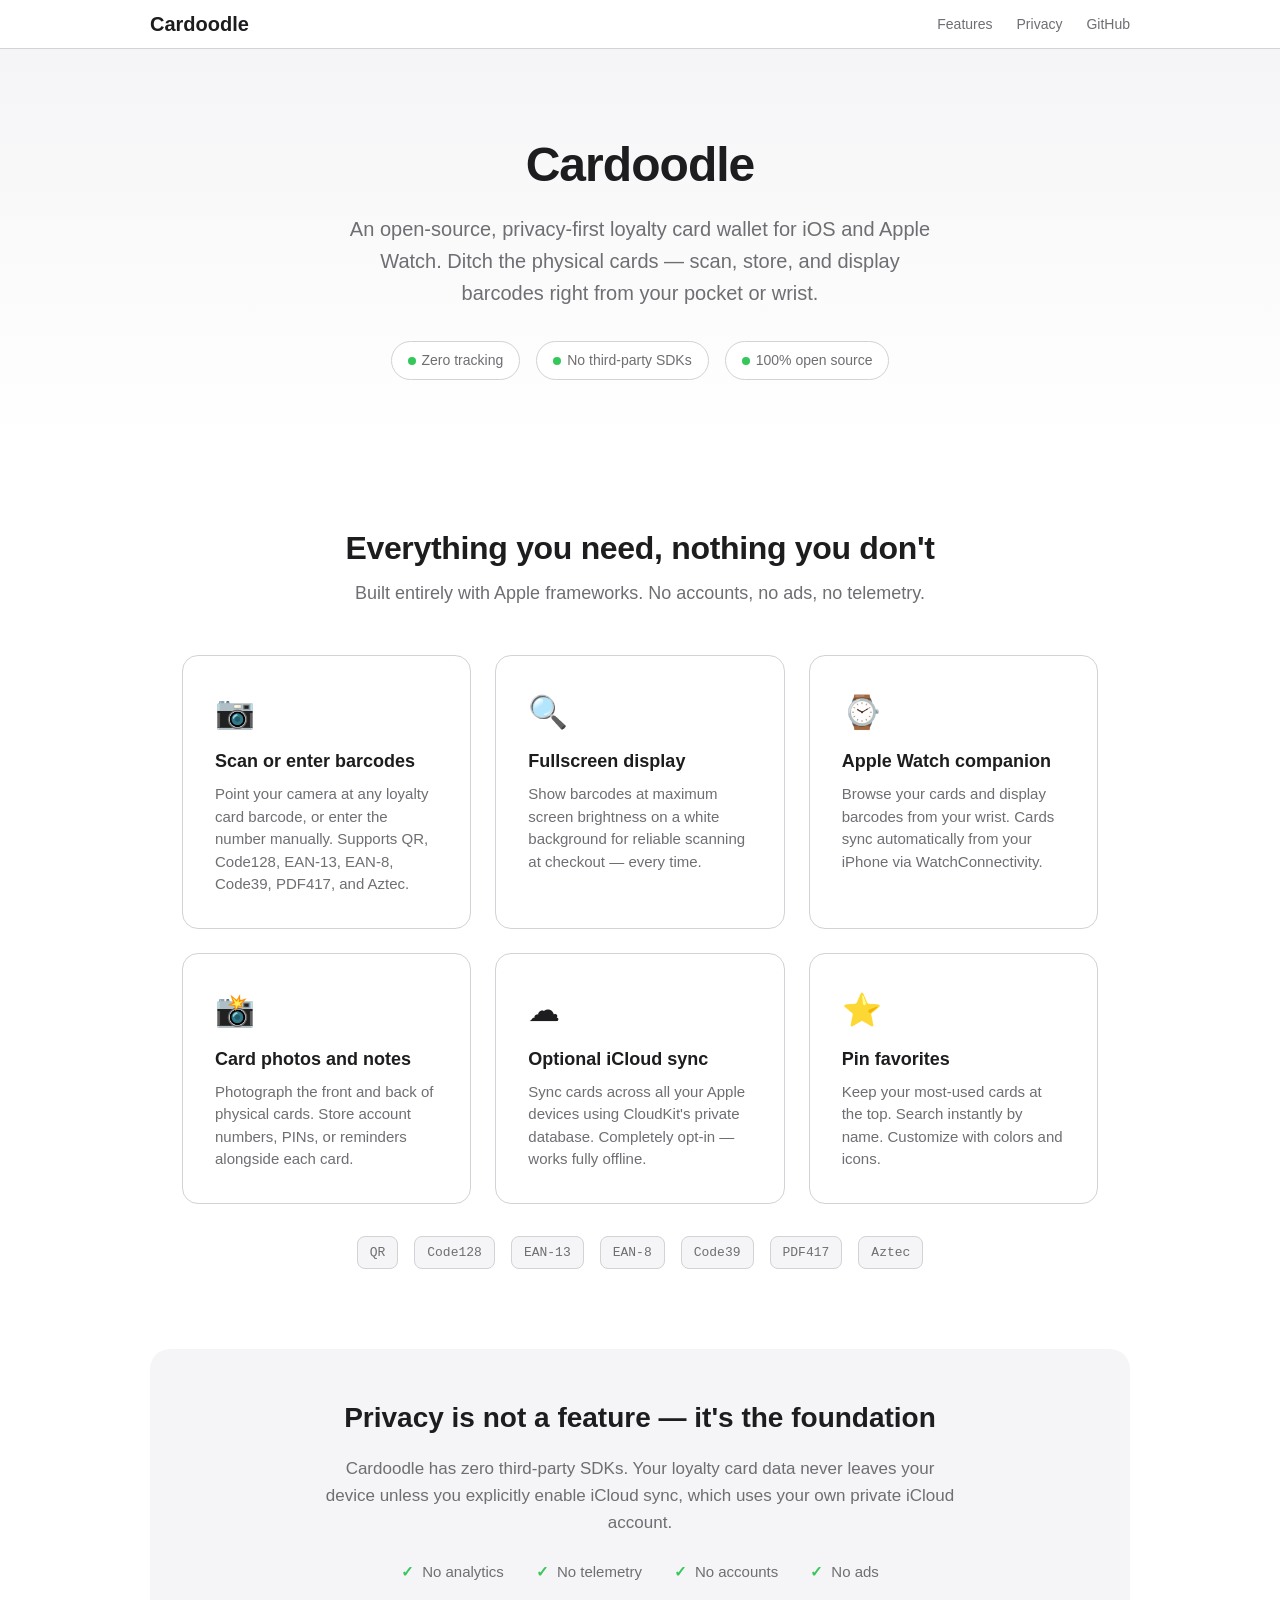
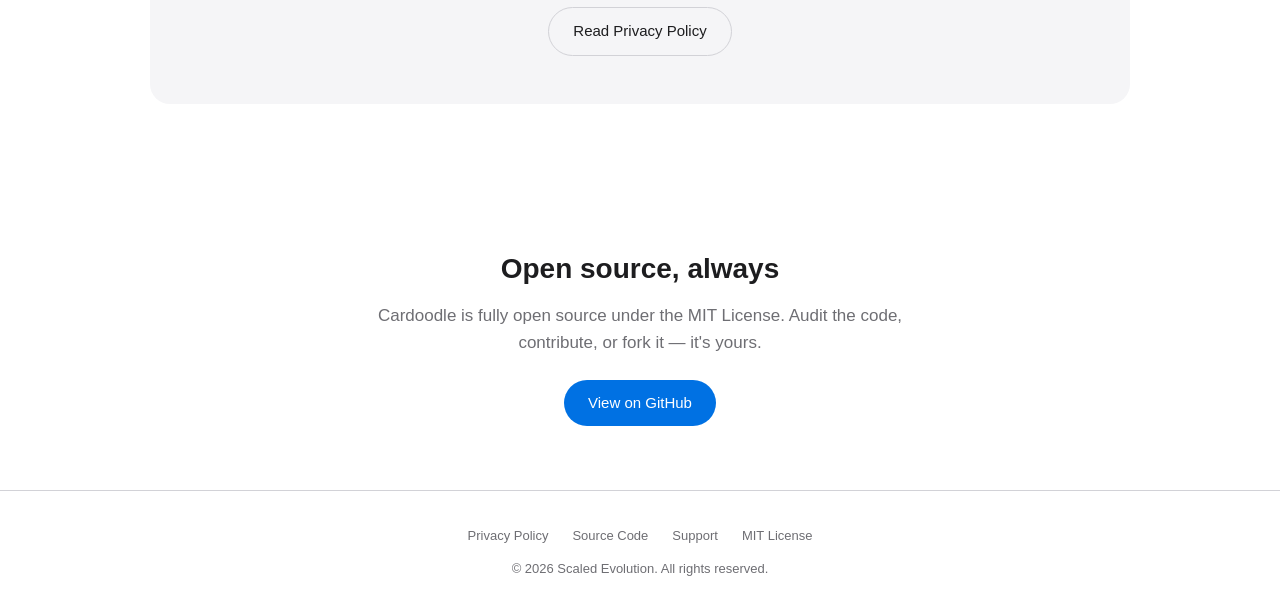
==== index.html @ b1c8ed81 "cardoodle landing page" ====
<!DOCTYPE html>
<html lang="en">
<head>
  <meta charset="UTF-8">
  <meta name="viewport" content="width=device-width, initial-scale=1.0">
  <title>Cardoodle — Privacy-First Loyalty Card Wallet</title>
  <meta name="description" content="An open-source, privacy-first loyalty card wallet for iOS and Apple Watch. Store, display, and manage loyalty card barcodes with zero tracking.">
  <meta property="og:title" content="Cardoodle — Privacy-First Loyalty Card Wallet">
  <meta property="og:description" content="An open-source, privacy-first loyalty card wallet for iOS and Apple Watch.">
  <meta property="og:type" content="website">
  <meta property="og:url" content="https://aykutaras.github.io/cardoodle/">
  <link rel="stylesheet" href="style.css">
</head>
<body>

  <nav class="nav">
    <div class="nav-inner">
      <a href="./" class="nav-brand">Cardoodle</a>
      <ul class="nav-links">
        <li><a href="#features">Features</a></li>
        <li><a href="#privacy">Privacy</a></li>
        <li><a href="https://github.com/aykutaras/cardoodle">GitHub</a></li>
      </ul>
    </div>
  </nav>

  <section class="hero">
    <h1>Cardoodle</h1>
    <p class="tagline">
      An open-source, privacy-first loyalty card wallet for iOS and Apple Watch.
      Ditch the physical cards — scan, store, and display barcodes right from your pocket or wrist.
    </p>
    <div class="badge-row">
      <span class="badge"><span class="badge-dot"></span> Zero tracking</span>
      <span class="badge"><span class="badge-dot"></span> No third-party SDKs</span>
      <span class="badge"><span class="badge-dot"></span> 100% open source</span>
    </div>
  </section>

  <section class="section" id="features">
    <h2 class="section-title">Everything you need, nothing you don't</h2>
    <p class="section-subtitle">Built entirely with Apple frameworks. No accounts, no ads, no telemetry.</p>

    <div class="features-grid">
      <div class="feature-card">
        <span class="feature-icon" aria-hidden="true">&#x1F4F7;</span>
        <h3>Scan or enter barcodes</h3>
        <p>Point your camera at any loyalty card barcode, or enter the number manually. Supports QR, Code128, EAN-13, EAN-8, Code39, PDF417, and Aztec.</p>
      </div>

      <div class="feature-card">
        <span class="feature-icon" aria-hidden="true">&#x1F50D;</span>
        <h3>Fullscreen display</h3>
        <p>Show barcodes at maximum screen brightness on a white background for reliable scanning at checkout — every time.</p>
      </div>

      <div class="feature-card">
        <span class="feature-icon" aria-hidden="true">&#x231A;</span>
        <h3>Apple Watch companion</h3>
        <p>Browse your cards and display barcodes from your wrist. Cards sync automatically from your iPhone via WatchConnectivity.</p>
      </div>

      <div class="feature-card">
        <span class="feature-icon" aria-hidden="true">&#x1F4F8;</span>
        <h3>Card photos and notes</h3>
        <p>Photograph the front and back of physical cards. Store account numbers, PINs, or reminders alongside each card.</p>
      </div>

      <div class="feature-card">
        <span class="feature-icon" aria-hidden="true">&#x2601;</span>
        <h3>Optional iCloud sync</h3>
        <p>Sync cards across all your Apple devices using CloudKit's private database. Completely opt-in — works fully offline.</p>
      </div>

      <div class="feature-card">
        <span class="feature-icon" aria-hidden="true">&#x2B50;</span>
        <h3>Pin favorites</h3>
        <p>Keep your most-used cards at the top. Search instantly by name. Customize with colors and icons.</p>
      </div>
    </div>

    <div class="barcode-types">
      <span class="barcode-tag">QR</span>
      <span class="barcode-tag">Code128</span>
      <span class="barcode-tag">EAN-13</span>
      <span class="barcode-tag">EAN-8</span>
      <span class="barcode-tag">Code39</span>
      <span class="barcode-tag">PDF417</span>
      <span class="barcode-tag">Aztec</span>
    </div>
  </section>

  <section id="privacy">
    <div class="privacy-banner">
      <h2>Privacy is not a feature — it's the foundation</h2>
      <p>
        Cardoodle has zero third-party SDKs. Your loyalty card data never leaves your device unless
        you explicitly enable iCloud sync, which uses your own private iCloud account.
      </p>
      <ul class="privacy-list">
        <li><span class="privacy-check" aria-hidden="true">&#x2713;</span> No analytics</li>
        <li><span class="privacy-check" aria-hidden="true">&#x2713;</span> No telemetry</li>
        <li><span class="privacy-check" aria-hidden="true">&#x2713;</span> No accounts</li>
        <li><span class="privacy-check" aria-hidden="true">&#x2713;</span> No ads</li>
      </ul>
      <a href="privacy.html" class="btn btn-secondary">Read Privacy Policy</a>
    </div>
  </section>

  <section class="open-source">
    <h2>Open source, always</h2>
    <p>
      Cardoodle is fully open source under the MIT License.
      Audit the code, contribute, or fork it — it's yours.
    </p>
    <a href="https://github.com/aykutaras/cardoodle" class="btn btn-primary">View on GitHub</a>
  </section>

  <footer class="footer">
    <div class="footer-inner">
      <ul class="footer-links">
        <li><a href="privacy.html">Privacy Policy</a></li>
        <li><a href="https://github.com/aykutaras/cardoodle">Source Code</a></li>
        <li><a href="https://github.com/aykutaras/cardoodle/issues">Support</a></li>
        <li><a href="https://github.com/aykutaras/cardoodle/blob/main/LICENSE">MIT License</a></li>
      </ul>
      <p class="footer-copy">&copy; 2026 Scaled Evolution. All rights reserved.</p>
    </div>
  </footer>

</body>
</html>
---- style.css ----
:root {
  --bg: #ffffff;
  --bg-secondary: #f5f5f7;
  --text: #1d1d1f;
  --text-secondary: #6e6e73;
  --accent: #0071e3;
  --accent-hover: #0077ed;
  --card-bg: #ffffff;
  --card-border: #d2d2d7;
  --hero-gradient: linear-gradient(180deg, #f5f5f7 0%, #ffffff 100%);
  --privacy-badge: #34c759;
}

@media (prefers-color-scheme: dark) {
  :root {
    --bg: #000000;
    --bg-secondary: #1c1c1e;
    --text: #f5f5f7;
    --text-secondary: #a1a1a6;
    --accent: #2997ff;
    --accent-hover: #40a9ff;
    --card-bg: #1c1c1e;
    --card-border: #38383a;
    --hero-gradient: linear-gradient(180deg, #1c1c1e 0%, #000000 100%);
    --privacy-badge: #30d158;
  }
}

* {
  margin: 0;
  padding: 0;
  box-sizing: border-box;
}

html {
  font-size: 16px;
  scroll-behavior: smooth;
}

body {
  font-family: -apple-system, BlinkMacSystemFont, "SF Pro Display", "SF Pro Text", "Helvetica Neue", Arial, sans-serif;
  background-color: var(--bg);
  color: var(--text);
  line-height: 1.5;
  -webkit-font-smoothing: antialiased;
}

a {
  color: var(--accent);
  text-decoration: none;
}

a:hover {
  color: var(--accent-hover);
  text-decoration: underline;
}

/* Navigation */
.nav {
  position: sticky;
  top: 0;
  z-index: 100;
  background-color: rgba(255, 255, 255, 0.8);
  backdrop-filter: saturate(180%) blur(20px);
  -webkit-backdrop-filter: saturate(180%) blur(20px);
  border-bottom: 1px solid var(--card-border);
  padding: 0 2rem;
}

@media (prefers-color-scheme: dark) {
  .nav {
    background-color: rgba(0, 0, 0, 0.8);
  }
}

.nav-inner {
  max-width: 980px;
  margin: 0 auto;
  display: flex;
  align-items: center;
  justify-content: space-between;
  height: 48px;
}

.nav-brand {
  font-size: 1.25rem;
  font-weight: 600;
  color: var(--text);
  text-decoration: none;
}

.nav-brand:hover {
  color: var(--text);
  text-decoration: none;
}

.nav-links {
  display: flex;
  gap: 1.5rem;
  list-style: none;
}

.nav-links a {
  font-size: 0.875rem;
  color: var(--text-secondary);
}

.nav-links a:hover {
  color: var(--text);
  text-decoration: none;
}

/* Hero Section */
.hero {
  background: var(--hero-gradient);
  text-align: center;
  padding: 5rem 2rem 4rem;
}

.hero-icon {
  width: 128px;
  height: 128px;
  border-radius: 28px;
  margin-bottom: 1.5rem;
  box-shadow: 0 4px 24px rgba(0, 0, 0, 0.12);
}

.hero h1 {
  font-size: 3rem;
  font-weight: 700;
  letter-spacing: -0.02em;
  margin-bottom: 0.75rem;
}

.hero .tagline {
  font-size: 1.25rem;
  color: var(--text-secondary);
  max-width: 600px;
  margin: 0 auto 2rem;
  line-height: 1.6;
}

.badge-row {
  display: flex;
  justify-content: center;
  gap: 1rem;
  flex-wrap: wrap;
}

.badge {
  display: inline-flex;
  align-items: center;
  gap: 0.375rem;
  background-color: var(--card-bg);
  border: 1px solid var(--card-border);
  border-radius: 100px;
  padding: 0.5rem 1rem;
  font-size: 0.875rem;
  color: var(--text-secondary);
}

.badge-dot {
  width: 8px;
  height: 8px;
  border-radius: 50%;
  background-color: var(--privacy-badge);
  flex-shrink: 0;
}

/* Sections */
.section {
  max-width: 980px;
  margin: 0 auto;
  padding: 5rem 2rem;
}

.section-title {
  font-size: 2rem;
  font-weight: 600;
  letter-spacing: -0.01em;
  text-align: center;
  margin-bottom: 0.5rem;
}

.section-subtitle {
  text-align: center;
  color: var(--text-secondary);
  font-size: 1.125rem;
  margin-bottom: 3rem;
}

/* Features Grid */
.features-grid {
  display: grid;
  grid-template-columns: repeat(auto-fit, minmax(280px, 1fr));
  gap: 1.5rem;
}

.feature-card {
  background-color: var(--card-bg);
  border: 1px solid var(--card-border);
  border-radius: 16px;
  padding: 2rem;
}

.feature-icon {
  font-size: 2rem;
  margin-bottom: 0.75rem;
  display: block;
}

.feature-card h3 {
  font-size: 1.125rem;
  font-weight: 600;
  margin-bottom: 0.5rem;
}

.feature-card p {
  color: var(--text-secondary);
  font-size: 0.9375rem;
  line-height: 1.5;
}

/* Privacy Banner */
.privacy-banner {
  background-color: var(--bg-secondary);
  border-radius: 20px;
  padding: 3rem 2rem;
  text-align: center;
  max-width: 980px;
  margin: 0 auto 5rem;
}

.privacy-banner h2 {
  font-size: 1.75rem;
  font-weight: 600;
  margin-bottom: 1rem;
}

.privacy-banner p {
  color: var(--text-secondary);
  font-size: 1.0625rem;
  max-width: 640px;
  margin: 0 auto 1.5rem;
  line-height: 1.6;
}

.privacy-list {
  display: flex;
  justify-content: center;
  gap: 2rem;
  flex-wrap: wrap;
  list-style: none;
  margin-bottom: 1.5rem;
}

.privacy-list li {
  display: flex;
  align-items: center;
  gap: 0.5rem;
  font-size: 0.9375rem;
  color: var(--text-secondary);
}

.privacy-check {
  color: var(--privacy-badge);
  font-weight: 700;
}

.btn {
  display: inline-block;
  padding: 0.75rem 1.5rem;
  border-radius: 100px;
  font-size: 0.9375rem;
  font-weight: 500;
  transition: background-color 0.2s;
}

.btn-primary {
  background-color: var(--accent);
  color: #fff;
}

.btn-primary:hover {
  background-color: var(--accent-hover);
  color: #fff;
  text-decoration: none;
}

.btn-secondary {
  background-color: var(--bg-secondary);
  color: var(--text);
  border: 1px solid var(--card-border);
}

.btn-secondary:hover {
  background-color: var(--card-border);
  text-decoration: none;
}

/* Open Source Section */
.open-source {
  text-align: center;
  padding: 4rem 2rem;
}

.open-source h2 {
  font-size: 1.75rem;
  font-weight: 600;
  margin-bottom: 0.75rem;
}

.open-source p {
  color: var(--text-secondary);
  font-size: 1.0625rem;
  max-width: 560px;
  margin: 0 auto 1.5rem;
  line-height: 1.6;
}

/* Footer */
.footer {
  border-top: 1px solid var(--card-border);
  padding: 2rem;
  text-align: center;
}

.footer-inner {
  max-width: 980px;
  margin: 0 auto;
  display: flex;
  flex-direction: column;
  align-items: center;
  gap: 0.75rem;
}

.footer-links {
  display: flex;
  gap: 1.5rem;
  list-style: none;
  flex-wrap: wrap;
  justify-content: center;
}

.footer-links a {
  font-size: 0.8125rem;
  color: var(--text-secondary);
}

.footer-links a:hover {
  color: var(--text);
}

.footer-copy {
  font-size: 0.8125rem;
  color: var(--text-secondary);
}

/* Barcode Types */
.barcode-types {
  display: flex;
  justify-content: center;
  gap: 1rem;
  flex-wrap: wrap;
  margin-top: 2rem;
}

.barcode-tag {
  background-color: var(--bg-secondary);
  border: 1px solid var(--card-border);
  border-radius: 8px;
  padding: 0.375rem 0.75rem;
  font-size: 0.8125rem;
  color: var(--text-secondary);
  font-family: "SF Mono", SFMono-Regular, Menlo, Consolas, monospace;
}

/* Privacy Page */
.page-content {
  max-width: 680px;
  margin: 0 auto;
  padding: 3rem 2rem 5rem;
}

.page-content h1 {
  font-size: 2.5rem;
  font-weight: 700;
  letter-spacing: -0.02em;
  margin-bottom: 0.5rem;
}

.page-content .last-updated {
  color: var(--text-secondary);
  font-size: 0.9375rem;
  margin-bottom: 2.5rem;
}

.page-content h2 {
  font-size: 1.375rem;
  font-weight: 600;
  margin-top: 2.5rem;
  margin-bottom: 0.75rem;
}

.page-content p {
  color: var(--text-secondary);
  font-size: 1rem;
  line-height: 1.7;
  margin-bottom: 1rem;
}

.page-content ul {
  color: var(--text-secondary);
  font-size: 1rem;
  line-height: 1.7;
  padding-left: 1.5rem;
  margin-bottom: 1rem;
}

.page-content li {
  margin-bottom: 0.375rem;
}

/* Responsive */
@media (max-width: 600px) {
  .hero h1 {
    font-size: 2rem;
  }

  .hero .tagline {
    font-size: 1.0625rem;
  }

  .section-title {
    font-size: 1.5rem;
  }

  .privacy-list {
    flex-direction: column;
    align-items: center;
    gap: 0.75rem;
  }

  .nav-links {
    gap: 1rem;
  }

  .page-content h1 {
    font-size: 1.75rem;
  }
}
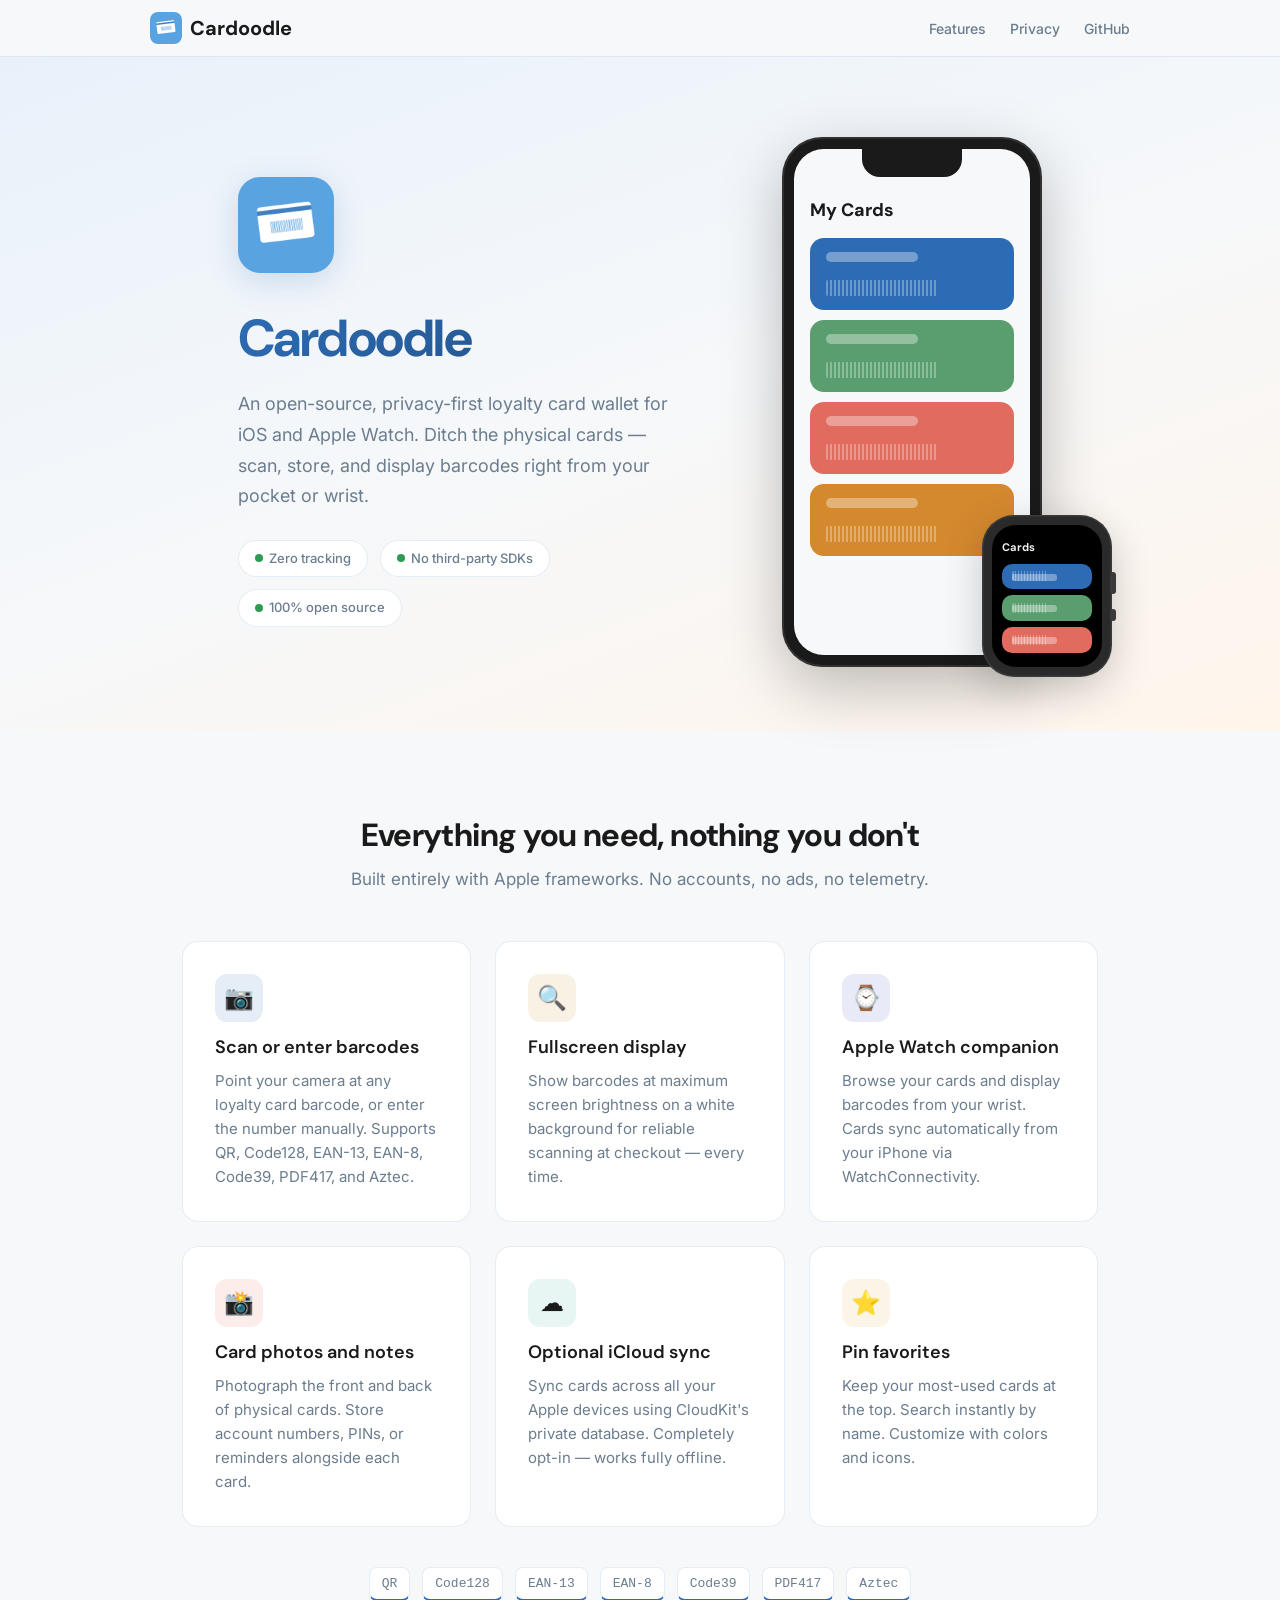
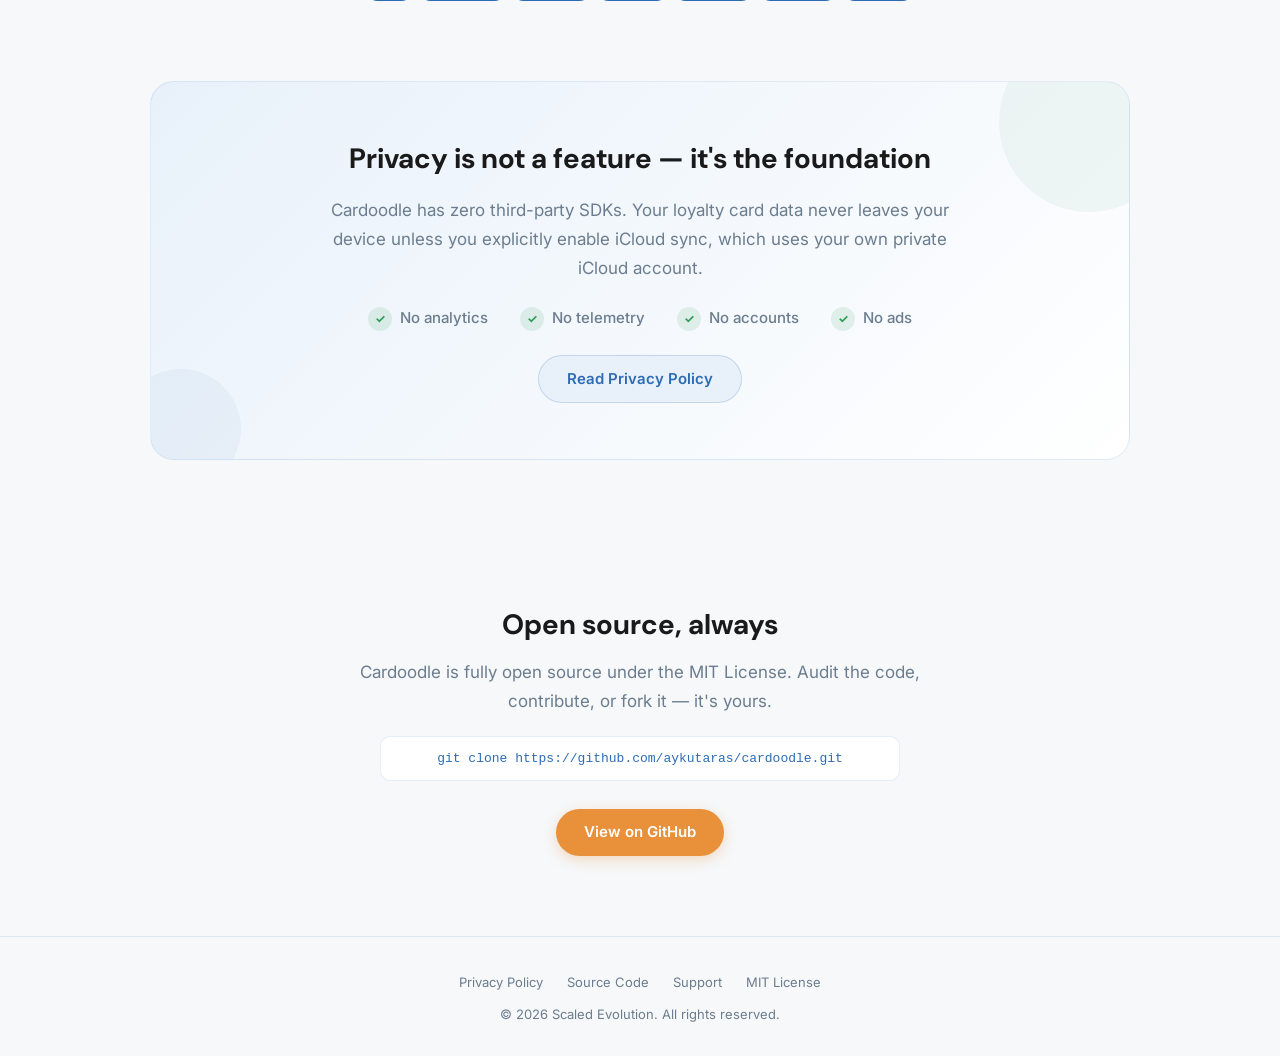
==== commit 7b9ff515: "new style" ====
--- a/index.html
+++ b/index.html
@@ -9,13 +9,19 @@
   <meta property="og:description" content="An open-source, privacy-first loyalty card wallet for iOS and Apple Watch.">
   <meta property="og:type" content="website">
   <meta property="og:url" content="https://aykutaras.github.io/cardoodle/">
+  <link rel="preconnect" href="https://fonts.googleapis.com">
+  <link rel="preconnect" href="https://fonts.gstatic.com" crossorigin>
+  <link href="https://fonts.googleapis.com/css2?family=DM+Sans:wght@500;700&family=Inter:wght@400;500;600&display=swap" rel="stylesheet">
   <link rel="stylesheet" href="style.css">
 </head>
 <body>
 
   <nav class="nav">
     <div class="nav-inner">
-      <a href="./" class="nav-brand">Cardoodle</a>
+      <a href="./" class="nav-brand">
+        <img src="img/cardoodle.png" alt="Cardoodle" class="nav-logo">
+        Cardoodle
+      </a>
       <ul class="nav-links">
         <li><a href="#features">Features</a></li>
         <li><a href="#privacy">Privacy</a></li>
@@ -25,15 +31,47 @@
   </nav>
 
   <section class="hero">
-    <h1>Cardoodle</h1>
-    <p class="tagline">
-      An open-source, privacy-first loyalty card wallet for iOS and Apple Watch.
-      Ditch the physical cards — scan, store, and display barcodes right from your pocket or wrist.
-    </p>
-    <div class="badge-row">
-      <span class="badge"><span class="badge-dot"></span> Zero tracking</span>
-      <span class="badge"><span class="badge-dot"></span> No third-party SDKs</span>
-      <span class="badge"><span class="badge-dot"></span> 100% open source</span>
+    <div class="hero-content">
+      <img src="img/cardoodle.png" alt="Cardoodle app icon" class="hero-icon">
+      <h1>Cardoodle</h1>
+      <p class="tagline">
+        An open-source, privacy-first loyalty card wallet for iOS and Apple Watch.
+        Ditch the physical cards — scan, store, and display barcodes right from your pocket or wrist.
+      </p>
+      <div class="badge-row">
+        <span class="badge"><span class="badge-dot"></span> Zero tracking</span>
+        <span class="badge"><span class="badge-dot"></span> No third-party SDKs</span>
+        <span class="badge"><span class="badge-dot"></span> 100% open source</span>
+      </div>
+    </div>
+
+    <div class="hero-devices">
+      <div class="device-iphone">
+        <div class="device-frame">
+          <div class="device-notch"></div>
+          <div class="device-screen">
+            <div class="screen-placeholder">
+              <span class="screen-header">My Cards</span>
+              <div class="placeholder-card" style="--card-color: #2D6CB5"></div>
+              <div class="placeholder-card" style="--card-color: #5A9E6F"></div>
+              <div class="placeholder-card" style="--card-color: #E06B5E"></div>
+              <div class="placeholder-card" style="--card-color: #D4892E"></div>
+            </div>
+          </div>
+        </div>
+      </div>
+      <div class="device-watch">
+        <div class="watch-frame">
+          <div class="watch-crown"></div>
+          <div class="watch-button"></div>
+          <div class="watch-screen">
+            <span class="watch-screen-header">Cards</span>
+            <div class="placeholder-card-sm" style="--card-color: #2D6CB5"></div>
+            <div class="placeholder-card-sm" style="--card-color: #5A9E6F"></div>
+            <div class="placeholder-card-sm" style="--card-color: #E06B5E"></div>
+          </div>
+        </div>
+      </div>
     </div>
   </section>
 
@@ -43,37 +81,49 @@
 
     <div class="features-grid">
       <div class="feature-card">
-        <span class="feature-icon" aria-hidden="true">&#x1F4F7;</span>
+        <div class="feature-icon-wrap" style="--icon-color: #2D6CB5">
+          <span class="feature-icon" aria-hidden="true">&#x1F4F7;</span>
+        </div>
         <h3>Scan or enter barcodes</h3>
         <p>Point your camera at any loyalty card barcode, or enter the number manually. Supports QR, Code128, EAN-13, EAN-8, Code39, PDF417, and Aztec.</p>
       </div>
 
       <div class="feature-card">
-        <span class="feature-icon" aria-hidden="true">&#x1F50D;</span>
+        <div class="feature-icon-wrap" style="--icon-color: #D4892E">
+          <span class="feature-icon" aria-hidden="true">&#x1F50D;</span>
+        </div>
         <h3>Fullscreen display</h3>
         <p>Show barcodes at maximum screen brightness on a white background for reliable scanning at checkout — every time.</p>
       </div>
 
       <div class="feature-card">
-        <span class="feature-icon" aria-hidden="true">&#x231A;</span>
+        <div class="feature-icon-wrap" style="--icon-color: #4E51BF">
+          <span class="feature-icon" aria-hidden="true">&#x231A;</span>
+        </div>
         <h3>Apple Watch companion</h3>
         <p>Browse your cards and display barcodes from your wrist. Cards sync automatically from your iPhone via WatchConnectivity.</p>
       </div>
 
       <div class="feature-card">
-        <span class="feature-icon" aria-hidden="true">&#x1F4F8;</span>
+        <div class="feature-icon-wrap" style="--icon-color: #E06B5E">
+          <span class="feature-icon" aria-hidden="true">&#x1F4F8;</span>
+        </div>
         <h3>Card photos and notes</h3>
         <p>Photograph the front and back of physical cards. Store account numbers, PINs, or reminders alongside each card.</p>
       </div>
 
       <div class="feature-card">
-        <span class="feature-icon" aria-hidden="true">&#x2601;</span>
+        <div class="feature-icon-wrap" style="--icon-color: #3FA89B">
+          <span class="feature-icon" aria-hidden="true">&#x2601;</span>
+        </div>
         <h3>Optional iCloud sync</h3>
         <p>Sync cards across all your Apple devices using CloudKit's private database. Completely opt-in — works fully offline.</p>
       </div>
 
       <div class="feature-card">
-        <span class="feature-icon" aria-hidden="true">&#x2B50;</span>
+        <div class="feature-icon-wrap" style="--icon-color: #D4A832">
+          <span class="feature-icon" aria-hidden="true">&#x2B50;</span>
+        </div>
         <h3>Pin favorites</h3>
         <p>Keep your most-used cards at the top. Search instantly by name. Customize with colors and icons.</p>
       </div>
@@ -113,6 +163,9 @@
       Cardoodle is fully open source under the MIT License.
       Audit the code, contribute, or fork it — it's yours.
     </p>
+    <div class="code-block">
+      <code>git clone https://github.com/aykutaras/cardoodle.git</code>
+    </div>
     <a href="https://github.com/aykutaras/cardoodle" class="btn btn-primary">View on GitHub</a>
   </section>
 
@@ -128,5 +181,19 @@
     </div>
   </footer>
 
+  <script>
+    const observer = new IntersectionObserver((entries) => {
+      entries.forEach(entry => {
+        if (entry.isIntersecting) {
+          entry.target.classList.add('in-view');
+          observer.unobserve(entry.target);
+        }
+      });
+    }, { threshold: 0.12 });
+
+    document.querySelectorAll('.feature-card, .privacy-banner, .open-source, .hero-devices')
+      .forEach(el => observer.observe(el));
+  </script>
+
 </body>
 </html>
--- a/style.css
+++ b/style.css
@@ -1,28 +1,38 @@
 :root {
-  --bg: #ffffff;
-  --bg-secondary: #f5f5f7;
-  --text: #1d1d1f;
-  --text-secondary: #6e6e73;
-  --accent: #0071e3;
-  --accent-hover: #0077ed;
-  --card-bg: #ffffff;
-  --card-border: #d2d2d7;
-  --hero-gradient: linear-gradient(180deg, #f5f5f7 0%, #ffffff 100%);
-  --privacy-badge: #34c759;
+  --primary: #2D6CB5;
+  --primary-light: #E8F1FA;
+  --primary-dark: #1E4A7A;
+  --primary-muted: #A7C7E7;
+  --accent: #E8913A;
+  --accent-hover: #D07E2E;
+  --bg: #F6F8FA;
+  --bg-secondary: #FFFFFF;
+  --text: #1A1A1A;
+  --text-secondary: #6B7D8E;
+  --card-bg: #FFFFFF;
+  --card-border: rgba(45, 108, 181, 0.12);
+  --hero-gradient: linear-gradient(160deg, #E8F1FA 0%, #F6F8FA 50%, #FFF5EB 100%);
+  --privacy-badge: #2E9B54;
+  --nav-bg: rgba(246, 248, 250, 0.85);
 }
 
 @media (prefers-color-scheme: dark) {
   :root {
-    --bg: #000000;
-    --bg-secondary: #1c1c1e;
-    --text: #f5f5f7;
-    --text-secondary: #a1a1a6;
-    --accent: #2997ff;
-    --accent-hover: #40a9ff;
-    --card-bg: #1c1c1e;
-    --card-border: #38383a;
-    --hero-gradient: linear-gradient(180deg, #1c1c1e 0%, #000000 100%);
-    --privacy-badge: #30d158;
+    --primary: #5DA3E6;
+    --primary-light: #1A2D42;
+    --primary-dark: #89BEF0;
+    --primary-muted: #3D6A9E;
+    --accent: #F0A856;
+    --accent-hover: #E8913A;
+    --bg: #0F1419;
+    --bg-secondary: #1A2029;
+    --text: #F0F0F0;
+    --text-secondary: #94A3B3;
+    --card-bg: #1A2029;
+    --card-border: rgba(93, 163, 230, 0.15);
+    --hero-gradient: linear-gradient(160deg, #1A2D42 0%, #0F1419 50%, #2A1F14 100%);
+    --privacy-badge: #4FC97A;
+    --nav-bg: rgba(15, 20, 25, 0.85);
   }
 }
 
@@ -38,20 +48,24 @@
 }
 
 body {
-  font-family: -apple-system, BlinkMacSystemFont, "SF Pro Display", "SF Pro Text", "Helvetica Neue", Arial, sans-serif;
+  font-family: 'Inter', -apple-system, BlinkMacSystemFont, sans-serif;
   background-color: var(--bg);
   color: var(--text);
   line-height: 1.5;
   -webkit-font-smoothing: antialiased;
 }
 
+h1, h2, h3, .nav-brand {
+  font-family: 'DM Sans', -apple-system, BlinkMacSystemFont, sans-serif;
+}
+
 a {
-  color: var(--accent);
+  color: var(--primary);
   text-decoration: none;
 }
 
 a:hover {
-  color: var(--accent-hover);
+  color: var(--primary-dark);
   text-decoration: underline;
 }
 
@@ -60,33 +74,30 @@
   position: sticky;
   top: 0;
   z-index: 100;
-  background-color: rgba(255, 255, 255, 0.8);
+  background-color: var(--nav-bg);
   backdrop-filter: saturate(180%) blur(20px);
   -webkit-backdrop-filter: saturate(180%) blur(20px);
   border-bottom: 1px solid var(--card-border);
   padding: 0 2rem;
 }
 
-@media (prefers-color-scheme: dark) {
-  .nav {
-    background-color: rgba(0, 0, 0, 0.8);
-  }
-}
-
 .nav-inner {
   max-width: 980px;
   margin: 0 auto;
   display: flex;
   align-items: center;
   justify-content: space-between;
-  height: 48px;
+  height: 56px;
 }
 
 .nav-brand {
   font-size: 1.25rem;
-  font-weight: 600;
+  font-weight: 700;
   color: var(--text);
   text-decoration: none;
+  display: inline-flex;
+  align-items: center;
+  gap: 0.5rem;
 }
 
 .nav-brand:hover {
@@ -94,6 +105,12 @@
   text-decoration: none;
 }
 
+.nav-logo {
+  width: 32px;
+  height: 32px;
+  border-radius: 8px;
+}
+
 .nav-links {
   display: flex;
   gap: 1.5rem;
@@ -103,6 +120,7 @@
 .nav-links a {
   font-size: 0.875rem;
   color: var(--text-secondary);
+  font-weight: 500;
 }
 
 .nav-links a:hover {
@@ -113,37 +131,48 @@
 /* Hero Section */
 .hero {
   background: var(--hero-gradient);
-  text-align: center;
   padding: 5rem 2rem 4rem;
+  display: flex;
+  align-items: center;
+  justify-content: center;
+  gap: 4rem;
+}
+
+.hero-content {
+  text-align: left;
+  max-width: 480px;
 }
 
 .hero-icon {
-  width: 128px;
-  height: 128px;
-  border-radius: 28px;
-  margin-bottom: 1.5rem;
-  box-shadow: 0 4px 24px rgba(0, 0, 0, 0.12);
+  width: 96px;
+  height: 96px;
+  border-radius: 22px;
+  margin-bottom: 1.25rem;
+  box-shadow: 0 8px 32px rgba(45, 108, 181, 0.2);
 }
 
 .hero h1 {
-  font-size: 3rem;
+  font-size: 3.25rem;
   font-weight: 700;
-  letter-spacing: -0.02em;
+  letter-spacing: -0.03em;
   margin-bottom: 0.75rem;
+  background: linear-gradient(135deg, var(--primary) 0%, var(--primary-dark) 100%);
+  -webkit-background-clip: text;
+  -webkit-text-fill-color: transparent;
+  background-clip: text;
 }
 
 .hero .tagline {
-  font-size: 1.25rem;
-  color: var(--text-secondary);
-  max-width: 600px;
-  margin: 0 auto 2rem;
-  line-height: 1.6;
+  font-size: 1.125rem;
+  color: var(--text-secondary);
+  max-width: 440px;
+  margin-bottom: 1.75rem;
+  line-height: 1.7;
 }
 
 .badge-row {
   display: flex;
-  justify-content: center;
-  gap: 1rem;
+  gap: 0.75rem;
   flex-wrap: wrap;
 }
 
@@ -155,8 +184,9 @@
   border: 1px solid var(--card-border);
   border-radius: 100px;
   padding: 0.5rem 1rem;
-  font-size: 0.875rem;
-  color: var(--text-secondary);
+  font-size: 0.8125rem;
+  color: var(--text-secondary);
+  font-weight: 500;
 }
 
 .badge-dot {
@@ -167,6 +197,199 @@
   flex-shrink: 0;
 }
 
+/* Device Mockups */
+.hero-devices {
+  position: relative;
+  flex-shrink: 0;
+}
+
+.device-iphone {
+  position: relative;
+  z-index: 2;
+}
+
+.device-frame {
+  width: 260px;
+  height: 530px;
+  background: #1A1A1A;
+  border-radius: 40px;
+  padding: 12px;
+  box-shadow:
+    0 20px 60px rgba(0, 0, 0, 0.25),
+    inset 0 0 0 2px rgba(255, 255, 255, 0.1);
+  position: relative;
+}
+
+.device-notch {
+  width: 100px;
+  height: 28px;
+  background: #1A1A1A;
+  border-radius: 0 0 18px 18px;
+  position: absolute;
+  top: 12px;
+  left: 50%;
+  transform: translateX(-50%);
+  z-index: 2;
+}
+
+.device-screen {
+  width: 100%;
+  height: 100%;
+  background: var(--bg);
+  border-radius: 30px;
+  overflow: hidden;
+  position: relative;
+}
+
+.screen-placeholder {
+  padding: 48px 16px 16px;
+  display: flex;
+  flex-direction: column;
+  gap: 10px;
+}
+
+.screen-header {
+  font-family: 'DM Sans', sans-serif;
+  font-size: 18px;
+  font-weight: 700;
+  color: var(--text);
+  margin-bottom: 4px;
+}
+
+.placeholder-card {
+  background: var(--card-color);
+  border-radius: 14px;
+  height: 72px;
+  position: relative;
+  overflow: hidden;
+}
+
+.placeholder-card::before {
+  content: '';
+  position: absolute;
+  top: 14px;
+  left: 16px;
+  width: 45%;
+  height: 10px;
+  background: rgba(255, 255, 255, 0.35);
+  border-radius: 5px;
+}
+
+.placeholder-card::after {
+  content: '';
+  display: block;
+  position: absolute;
+  bottom: 14px;
+  left: 16px;
+  width: 55%;
+  height: 16px;
+  background: repeating-linear-gradient(
+    90deg,
+    rgba(255, 255, 255, 0.3) 0px,
+    rgba(255, 255, 255, 0.3) 2px,
+    transparent 2px,
+    transparent 4px
+  );
+  border-radius: 2px;
+}
+
+/* Apple Watch */
+.device-watch {
+  position: absolute;
+  bottom: -10px;
+  right: -70px;
+  z-index: 3;
+}
+
+.watch-frame {
+  width: 130px;
+  height: 162px;
+  background: #2A2A2A;
+  border-radius: 32px;
+  padding: 10px;
+  box-shadow:
+    0 12px 40px rgba(0, 0, 0, 0.2),
+    inset 0 0 0 1.5px rgba(255, 255, 255, 0.08);
+  position: relative;
+}
+
+.watch-crown {
+  width: 6px;
+  height: 22px;
+  background: #3A3A3A;
+  border-radius: 3px;
+  position: absolute;
+  right: -4px;
+  top: 42%;
+  transform: translateY(-50%);
+}
+
+.watch-button {
+  width: 6px;
+  height: 12px;
+  background: #3A3A3A;
+  border-radius: 3px;
+  position: absolute;
+  right: -4px;
+  top: 58%;
+}
+
+.watch-screen {
+  width: 100%;
+  height: 100%;
+  background: #000;
+  border-radius: 24px;
+  overflow: hidden;
+  padding: 14px 10px;
+  display: flex;
+  flex-direction: column;
+  gap: 6px;
+}
+
+.watch-screen-header {
+  font-family: 'DM Sans', sans-serif;
+  font-size: 11px;
+  font-weight: 700;
+  color: #F0F0F0;
+  margin-bottom: 2px;
+}
+
+.placeholder-card-sm {
+  background: var(--card-color);
+  border-radius: 10px;
+  height: 44px;
+  position: relative;
+  overflow: hidden;
+}
+
+.placeholder-card-sm::before {
+  content: '';
+  position: absolute;
+  top: 10px;
+  left: 10px;
+  width: 50%;
+  height: 7px;
+  background: rgba(255, 255, 255, 0.35);
+  border-radius: 3px;
+}
+
+.placeholder-card-sm::after {
+  content: '';
+  position: absolute;
+  bottom: 8px;
+  left: 10px;
+  width: 40%;
+  height: 10px;
+  background: repeating-linear-gradient(
+    90deg,
+    rgba(255, 255, 255, 0.3) 0px,
+    rgba(255, 255, 255, 0.3) 1.5px,
+    transparent 1.5px,
+    transparent 3px
+  );
+  border-radius: 2px;
+}
+
 /* Sections */
 .section {
   max-width: 980px;
@@ -176,8 +399,8 @@
 
 .section-title {
   font-size: 2rem;
-  font-weight: 600;
-  letter-spacing: -0.01em;
+  font-weight: 700;
+  letter-spacing: -0.02em;
   text-align: center;
   margin-bottom: 0.5rem;
 }
@@ -185,7 +408,7 @@
 .section-subtitle {
   text-align: center;
   color: var(--text-secondary);
-  font-size: 1.125rem;
+  font-size: 1.0625rem;
   margin-bottom: 3rem;
 }
 
@@ -201,12 +424,29 @@
   border: 1px solid var(--card-border);
   border-radius: 16px;
   padding: 2rem;
+  transition: transform 0.3s ease, box-shadow 0.3s ease;
+}
+
+.feature-card:hover {
+  transform: translateY(-4px);
+  box-shadow: 0 8px 24px rgba(45, 108, 181, 0.1);
+}
+
+.feature-icon-wrap {
+  width: 48px;
+  height: 48px;
+  border-radius: 12px;
+  background: color-mix(in srgb, var(--icon-color) 12%, transparent);
+  display: flex;
+  align-items: center;
+  justify-content: center;
+  margin-bottom: 0.75rem;
 }
 
 .feature-icon {
-  font-size: 2rem;
-  margin-bottom: 0.75rem;
+  font-size: 1.5rem;
   display: block;
+  line-height: 1;
 }
 
 .feature-card h3 {
@@ -218,23 +458,55 @@
 .feature-card p {
   color: var(--text-secondary);
   font-size: 0.9375rem;
-  line-height: 1.5;
+  line-height: 1.6;
 }
 
 /* Privacy Banner */
+#privacy {
+  padding: 0 2rem 5rem;
+}
+
 .privacy-banner {
-  background-color: var(--bg-secondary);
-  border-radius: 20px;
-  padding: 3rem 2rem;
+  background: linear-gradient(135deg, var(--primary-light) 0%, var(--bg-secondary) 100%);
+  border: 1px solid var(--card-border);
+  border-radius: 24px;
+  padding: 3.5rem 2.5rem;
   text-align: center;
   max-width: 980px;
-  margin: 0 auto 5rem;
+  margin: 0 auto;
+  position: relative;
+  overflow: hidden;
+}
+
+.privacy-banner::before {
+  content: '';
+  position: absolute;
+  top: -50px;
+  right: -50px;
+  width: 180px;
+  height: 180px;
+  background: rgba(46, 155, 84, 0.06);
+  border-radius: 50%;
+  pointer-events: none;
+}
+
+.privacy-banner::after {
+  content: '';
+  position: absolute;
+  bottom: -30px;
+  left: -30px;
+  width: 120px;
+  height: 120px;
+  background: rgba(45, 108, 181, 0.05);
+  border-radius: 50%;
+  pointer-events: none;
 }
 
 .privacy-banner h2 {
   font-size: 1.75rem;
-  font-weight: 600;
+  font-weight: 700;
   margin-bottom: 1rem;
+  position: relative;
 }
 
 .privacy-banner p {
@@ -242,7 +514,8 @@
   font-size: 1.0625rem;
   max-width: 640px;
   margin: 0 auto 1.5rem;
-  line-height: 1.6;
+  line-height: 1.7;
+  position: relative;
 }
 
 .privacy-list {
@@ -252,6 +525,7 @@
   flex-wrap: wrap;
   list-style: none;
   margin-bottom: 1.5rem;
+  position: relative;
 }
 
 .privacy-list li {
@@ -260,53 +534,70 @@
   gap: 0.5rem;
   font-size: 0.9375rem;
   color: var(--text-secondary);
+  font-weight: 500;
 }
 
 .privacy-check {
+  width: 24px;
+  height: 24px;
+  border-radius: 50%;
+  background: rgba(46, 155, 84, 0.12);
   color: var(--privacy-badge);
+  display: inline-flex;
+  align-items: center;
+  justify-content: center;
+  font-size: 0.75rem;
   font-weight: 700;
-}
-
+  flex-shrink: 0;
+}
+
+/* Buttons */
 .btn {
   display: inline-block;
-  padding: 0.75rem 1.5rem;
+  padding: 0.75rem 1.75rem;
   border-radius: 100px;
   font-size: 0.9375rem;
-  font-weight: 500;
-  transition: background-color 0.2s;
+  font-weight: 600;
+  transition: all 0.25s ease;
+  position: relative;
 }
 
 .btn-primary {
   background-color: var(--accent);
   color: #fff;
+  box-shadow: 0 4px 14px rgba(232, 145, 58, 0.3);
 }
 
 .btn-primary:hover {
   background-color: var(--accent-hover);
   color: #fff;
   text-decoration: none;
+  transform: translateY(-1px);
+  box-shadow: 0 6px 20px rgba(232, 145, 58, 0.4);
 }
 
 .btn-secondary {
-  background-color: var(--bg-secondary);
-  color: var(--text);
-  border: 1px solid var(--card-border);
+  background-color: var(--primary-light);
+  color: var(--primary);
+  border: 1px solid rgba(45, 108, 181, 0.2);
 }
 
 .btn-secondary:hover {
-  background-color: var(--card-border);
+  background-color: var(--primary);
+  color: #fff;
   text-decoration: none;
+  transform: translateY(-1px);
 }
 
 /* Open Source Section */
 .open-source {
   text-align: center;
-  padding: 4rem 2rem;
+  padding: 4rem 2rem 5rem;
 }
 
 .open-source h2 {
   font-size: 1.75rem;
-  font-weight: 600;
+  font-weight: 700;
   margin-bottom: 0.75rem;
 }
 
@@ -314,8 +605,21 @@
   color: var(--text-secondary);
   font-size: 1.0625rem;
   max-width: 560px;
-  margin: 0 auto 1.5rem;
-  line-height: 1.6;
+  margin: 0 auto 1.25rem;
+  line-height: 1.7;
+}
+
+.code-block {
+  background: var(--bg-secondary);
+  border: 1px solid var(--card-border);
+  border-radius: 10px;
+  padding: 0.75rem 1.5rem;
+  margin: 0 auto 1.75rem;
+  max-width: 520px;
+  font-family: 'SF Mono', SFMono-Regular, Menlo, Consolas, monospace;
+  font-size: 0.8125rem;
+  color: var(--primary);
+  user-select: all;
 }
 
 /* Footer */
@@ -360,19 +664,25 @@
 .barcode-types {
   display: flex;
   justify-content: center;
-  gap: 1rem;
+  gap: 0.75rem;
   flex-wrap: wrap;
-  margin-top: 2rem;
+  margin-top: 2.5rem;
 }
 
 .barcode-tag {
   background-color: var(--bg-secondary);
   border: 1px solid var(--card-border);
+  border-bottom: 2px solid var(--primary);
   border-radius: 8px;
   padding: 0.375rem 0.75rem;
   font-size: 0.8125rem;
   color: var(--text-secondary);
-  font-family: "SF Mono", SFMono-Regular, Menlo, Consolas, monospace;
+  font-family: 'SF Mono', SFMono-Regular, Menlo, Consolas, monospace;
+  transition: transform 0.2s ease;
+}
+
+.barcode-tag:hover {
+  transform: translateY(-2px);
 }
 
 /* Privacy Page */
@@ -421,14 +731,82 @@
   margin-bottom: 0.375rem;
 }
 
-/* Responsive */
+/* Scroll Animations */
+.feature-card,
+.privacy-banner,
+.open-source,
+.hero-devices {
+  opacity: 0;
+  transform: translateY(24px);
+  transition: opacity 0.6s ease, transform 0.6s ease;
+}
+
+.feature-card.in-view,
+.privacy-banner.in-view,
+.open-source.in-view,
+.hero-devices.in-view {
+  opacity: 1;
+  transform: translateY(0);
+}
+
+.feature-card:nth-child(2) { transition-delay: 0.08s; }
+.feature-card:nth-child(3) { transition-delay: 0.16s; }
+.feature-card:nth-child(4) { transition-delay: 0.24s; }
+.feature-card:nth-child(5) { transition-delay: 0.32s; }
+.feature-card:nth-child(6) { transition-delay: 0.4s; }
+
+/* Responsive — Tablet */
+@media (max-width: 768px) {
+  .hero {
+    flex-direction: column;
+    text-align: center;
+    padding: 3rem 1.5rem 2.5rem;
+    gap: 2.5rem;
+  }
+
+  .hero-content {
+    text-align: center;
+    max-width: 100%;
+  }
+
+  .hero .tagline {
+    margin-left: auto;
+    margin-right: auto;
+  }
+
+  .badge-row {
+    justify-content: center;
+  }
+
+  .hero-devices {
+    transform: scale(0.8);
+    transform-origin: center top;
+  }
+}
+
+/* Responsive — Mobile */
 @media (max-width: 600px) {
   .hero h1 {
-    font-size: 2rem;
+    font-size: 2.25rem;
   }
 
   .hero .tagline {
-    font-size: 1.0625rem;
+    font-size: 1rem;
+  }
+
+  .hero-icon {
+    width: 72px;
+    height: 72px;
+    border-radius: 18px;
+  }
+
+  .hero-devices {
+    transform: scale(0.65);
+    transform-origin: center top;
+  }
+
+  .device-watch {
+    display: none;
   }
 
   .section-title {
@@ -441,6 +819,10 @@
     gap: 0.75rem;
   }
 
+  .privacy-banner {
+    padding: 2.5rem 1.5rem;
+  }
+
   .nav-links {
     gap: 1rem;
   }
@@ -448,4 +830,13 @@
   .page-content h1 {
     font-size: 1.75rem;
   }
-}
+
+  .features-grid {
+    grid-template-columns: 1fr;
+  }
+
+  .code-block {
+    font-size: 0.75rem;
+    padding: 0.625rem 1rem;
+  }
+}
